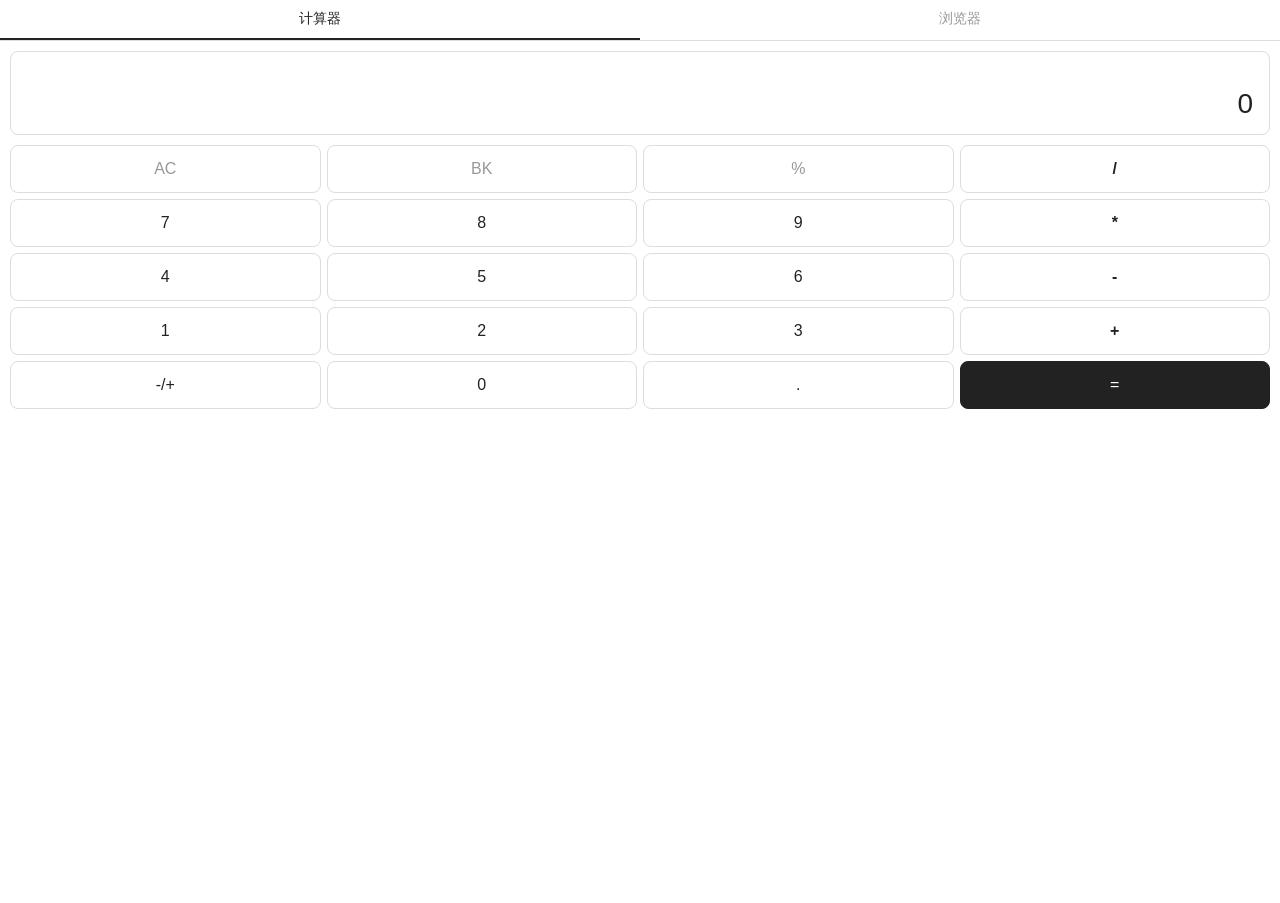
==== toolbox.html @ 71574862 "Initial commit: Operit Remote Toolkit 通过局域网远程连接 Android 上的 Operit AI 环境。  核心功能： - 聊天前端（SSE 流式响应、Mark" ====
<!DOCTYPE html>
<html>
<head>
<meta charset="utf-8">
<meta name="viewport" content="width=device-width,initial-scale=1.0,maximum-scale=5.0,user-scalable=yes">
<title>工具箱</title>
<style>
*{margin:0;padding:0;box-sizing:border-box}
html,body{height:100%;font-family:-apple-system,'Segoe UI',Arial,sans-serif;background:#fff;color:#222;font-size:14px;overflow:hidden}
.tabs{display:flex;background:#fff;border-bottom:1px solid #ddd;position:sticky;top:0;z-index:100}
.tab{flex:1;text-align:center;padding:10px 0;cursor:pointer;font-size:14px;font-weight:500;color:#999;border-bottom:2px solid transparent;transition:none}
.tab.active{color:#222;border-bottom-color:#222}
.panel{display:none;height:calc(100vh - 38px);flex-direction:column}
.panel.active{display:flex}
.browser-bar{display:flex;gap:6px;padding:8px 10px;background:#f8f8f8;border-bottom:1px solid #eee;align-items:center}
.browser-bar input{flex:1;height:34px;padding:0 10px;border:1px solid #ddd;border-radius:6px;font-size:14px;outline:none;background:#fff;color:#222;min-width:0}
.browser-bar input:focus{border-color:#222}
#go-btn{height:34px;padding:0 14px;background:#222;color:#fff;border:none;border-radius:6px;font-size:13px;cursor:pointer;white-space:nowrap;flex-shrink:0;display:flex;align-items:center}
#go-btn:active{opacity:0.8}
.menu-group{position:relative;flex-shrink:0;display:flex;align-items:center;height:34px}
.menu-btn{width:34px;height:34px;padding:0;background:#222;border:none;border-radius:6px;cursor:pointer;display:flex;align-items:center;justify-content:center}
.menu-btn:active{opacity:0.8}
.menu-btn svg{fill:#fff;width:18px;height:18px}
.menu-dropdown{position:absolute;top:100%;right:0;background:#fff;border:1px solid #ddd;border-radius:6px;box-shadow:0 4px 12px rgba(0,0,0,0.12);z-index:1000;min-width:160px;margin-top:4px;display:none}
.menu-dropdown.show{display:block}
.menu-dropdown .menu-item{display:flex;align-items:center;gap:10px;padding:10px 14px;cursor:pointer;font-size:13px;color:#222;border-bottom:1px solid #eee;white-space:nowrap}
.menu-dropdown .menu-item:last-child{border-bottom:none}
.menu-dropdown .menu-item:active{background:#f0f0f0}
.menu-dropdown .menu-item svg{fill:#555;width:16px;height:16px;flex-shrink:0}
.menu-dropdown .zoom-slider{padding:10px 14px;display:flex;align-items:center;gap:8px;border-bottom:1px solid #eee}
.menu-dropdown .zoom-slider input[type=range]{flex:1;height:4px;-webkit-appearance:none;appearance:none;background:#ddd;border-radius:2px;outline:none}
.menu-dropdown .zoom-slider input[type=range]::-webkit-slider-thumb{-webkit-appearance:none;width:16px;height:16px;border-radius:50%;background:#222;border:none;cursor:pointer}
.menu-dropdown .zoom-slider .zoom-val{font-size:12px;color:#666;min-width:36px;text-align:right;font-variant-numeric:tabular-nums}
.section-title{font-size:12px;font-weight:600;color:#999;margin:10px 10px 4px;text-transform:uppercase;letter-spacing:0.5px}
.quick-links{display:grid;grid-template-columns:repeat(4,1fr);gap:6px;padding:0 10px}
.quick-link{display:flex;flex-direction:column;align-items:center;gap:2px;padding:10px 4px;background:#fff;border:1px solid #eee;border-radius:8px;text-decoration:none;color:#555;font-size:11px;cursor:pointer}
.quick-link:active{background:#f5f5f5}
.quick-link .icon{font-size:18px;font-weight:700;color:#222}
.browser-frame{flex:1;overflow:hidden;position:relative;display:block;width:100%}
.browser-wrapper{width:100%;height:100%}
.browser-wrapper iframe{width:100%;height:100%;border:none;display:block}
.calc{display:flex;flex-direction:column;height:100%;padding:10px}
.calc-display{background:#fff;border:1px solid #ddd;border-radius:8px;padding:14px 16px;margin-bottom:10px;min-height:80px;display:flex;flex-direction:column;justify-content:flex-end;align-items:flex-end}
.calc-expr{font-size:13px;color:#999;min-height:18px;word-break:break-all;text-align:right;width:100%}
#calc-result{font-size:28px;font-weight:300;color:#222;margin-top:4px}
.calc-grid{display:grid;grid-template-columns:repeat(4,1fr);gap:6px;flex:1;align-content:start}
.calc-grid button{height:48px;border:none;border-radius:8px;font-size:16px;cursor:pointer;background:#fff;color:#222;border:1px solid #ddd}
.calc-grid button:active{background:#eee}
.calc-grid .fn{color:#999}
.calc-grid .op{color:#222;font-weight:700}
.calc-grid .eq{background:#222;color:#fff;border-color:#222}
.calc-grid .eq:active{opacity:0.85}
/* 全屏模式：隐藏所有非浏览器UI，让iframe填满全屏 */
.is-fullscreen body{overflow:hidden}
.is-fullscreen .tabs{display:none}
.is-fullscreen #panel-calc{display:none}
.is-fullscreen .section-title{display:none}
.is-fullscreen .quick-links{display:none}
.is-fullscreen .browser-frame{position:fixed;top:0;left:0;width:100vw;height:100vh;z-index:9999}
.is-fullscreen .browser-frame iframe{width:100vw;height:100vh;transform:none}
.is-fullscreen .browser-bar{position:fixed;top:0;left:0;right:0;z-index:10000}
.is-fullscreen #panel-browser{padding-top:50px;height:100vh}
.is-fullscreen .menu-dropdown{z-index:10001}
</style>
</head>
<body>

<div class="tabs">
  <div class="tab active" data-panel="calc">计算器</div>
  <div class="tab" data-panel="browser">浏览器</div>
</div>

<!-- 计算器面板 -->
<div class="panel active" id="panel-calc">
  <div class="calc">
    <div class="calc-display">
      <div class="calc-expr" id="calc-expr"></div>
      <div id="calc-result">0</div>
    </div>
    <div class="calc-grid">
      <button class="fn" data-action="clear">AC</button>
      <button class="fn" data-action="back">BK</button>
      <button class="fn" data-action="percent">%</button>
      <button class="op" data-action="divide">/</button>
      <button class="num" data-action="7">7</button>
      <button class="num" data-action="8">8</button>
      <button class="num" data-action="9">9</button>
      <button class="op" data-action="multiply">*</button>
      <button class="num" data-action="4">4</button>
      <button class="num" data-action="5">5</button>
      <button class="num" data-action="6">6</button>
      <button class="op" data-action="subtract">-</button>
      <button class="num" data-action="1">1</button>
      <button class="num" data-action="2">2</button>
      <button class="num" data-action="3">3</button>
      <button class="op" data-action="add">+</button>
      <button class="num" data-action="neg">-/+</button>
      <button class="num" data-action="0">0</button>
      <button class="num" data-action="dot">.</button>
      <button class="eq" data-action="equals">=</button>
    </div>
  </div>
</div>

<!-- 浏览器面板 -->
<div class="panel" id="panel-browser">
  <div class="browser">
    <div class="browser-bar">
      <input id="url-input" type="text" placeholder="输入网址，例如 https://www.baidu.com">
      <button id="go-btn">打开</button>
      <div class="menu-group">
        <button class="menu-btn" id="menu-btn" title="菜单">
          <svg viewBox="0 0 24 24"><circle cx="12" cy="5" r="2"/><circle cx="12" cy="12" r="2"/><circle cx="12" cy="19" r="2"/></svg>
        </button>
        <div class="menu-dropdown" id="menu-dropdown">
          <div class="menu-item" data-action="fullscreen">
            <svg viewBox="0 0 24 24"><path d="M7 14H5v5h5v-2H7v-3zm-2-4h2V7h3V5H5v5zm12 7h-3v2h5v-5h-2v3zM14 5v2h3v3h2V5h-5z"/></svg>
            全屏
          </div>
          <div class="menu-item" data-action="home">
            <svg viewBox="0 0 24 24"><path d="M10 20v-6h4v6h5v-8h3L12 3 2 12h3v8z"/></svg>
            返回首页
          </div>
          <div class="menu-item" data-action="refresh">
            <svg viewBox="0 0 24 24"><path d="M17.65 6.35C16.2 4.9 14.21 4 12 4c-4.42 0-7.99 3.58-7.99 8s3.57 8 7.99 8c3.73 0 6.84-2.55 7.73-6h-2.08c-.82 2.33-3.04 4-5.65 4-3.31 0-6-2.69-6-6s2.69-6 6-6c1.66 0 3.14.69 4.22 1.78L13 11h7V4l-2.35 2.35z"/></svg>
            刷新
          </div>
          <div class="zoom-slider">
            <span style="font-size:12px;color:#555">缩放</span>
            <input type="range" id="zoom-slider" min="30" max="200" value="100">
            <span class="zoom-val" id="zoom-val">100%</span>
          </div>
        </div>
      </div>
    </div>
    <div class="section-title">快捷</div>
    <div class="quick-links">
      <a class="quick-link" href="javascript:void 0" data-url="https://www.baidu.com"><span class="icon">B</span>百度</a>
      <a class="quick-link" href="javascript:void 0" data-url="https://www.bilibili.com"><span class="icon">B</span>B站</a>
      <a class="quick-link" href="javascript:void 0" data-url="https://www.zhihu.com"><span class="icon">Z</span>知乎</a>
      <a class="quick-link" href="javascript:void 0" data-url="https://www.google.com"><span class="icon">G</span>Google</a>
      <a class="quick-link" href="javascript:void 0" data-url="https://github.com"><span class="icon">G</span>GitHub</a>
      <a class="quick-link" href="javascript:void 0" data-url="https://www.wikipedia.org"><span class="icon">W</span>维基百科</a>
      <a class="quick-link" href="javascript:void 0" data-url="https://stackoverflow.com"><span class="icon">S</span>Stack</a>
      <a class="quick-link" href="javascript:void 0" data-url="https://www.runoob.com"><span class="icon">R</span>菜鸟教程</a>
    </div>
    <div class="browser-frame" id="browser-frame">
      <div class="browser-wrapper" id="browser-wrapper">
        <iframe id="browser-iframe" loading="lazy"></iframe>
      </div>
    </div>
  </div>
</div>

<script>
/* ===== 选项卡切换 ===== */
var tabs=document.querySelectorAll('.tab');
var panels={};
tabs.forEach(function(tab){
  var pid=tab.getAttribute('data-panel');
  panels[pid]=document.getElementById('panel-'+pid);
  tab.onclick=function(){
    tabs.forEach(function(t){t.classList.remove('active')});
    tab.classList.add('active');
    for(var k in panels){panels[k].classList.remove('active')}
    panels[pid].classList.add('active');
  };
});

/* ===== 菜单下拉控制 ===== */
var menuBtn=document.getElementById('menu-btn');
var menuDropdown=document.getElementById('menu-dropdown');
menuBtn.onclick=function(e){
  e.stopPropagation();
  menuDropdown.classList.toggle('show');
};
document.addEventListener('click',function(e){
  if(!menuDropdown.contains(e.target)&&e.target!==menuBtn){
    menuDropdown.classList.remove('show');
  }
});

/* ===== 浏览器 ===== */
var urlInput=document.getElementById('url-input');
var goBtn=document.getElementById('go-btn');
var browserIframe=document.getElementById('browser-iframe');

function navigateTo(url){
  if(!url||url.trim()==='')return;
  url=url.trim();
  if(!url.startsWith('http://')&&!url.startsWith('https://')){url='https://'+url}
  var ql=document.querySelector('.quick-links');
  var st=document.querySelector('.section-title');
  if(ql) ql.style.display='none';
  if(st) st.style.display='none';
  var frame=document.getElementById('browser-frame');
  if(frame) frame.style.flex='1';
  var host=window.location.hostname||'192.168.1.140';
  browserIframe.src='http://'+host+':8910/browse/'+encodeURIComponent(url);
  urlInput.value=url;
}

goBtn.onclick=function(){navigateTo(urlInput.value)};
urlInput.onkeydown=function(e){if(e.key==='Enter'){navigateTo(urlInput.value)}};

document.querySelectorAll('.quick-link').forEach(function(link){
  link.onclick=function(){navigateTo(link.getAttribute('data-url'))};
});

/* ===== 全屏：优先 Fullscreen API，检测进入/退出切换 is-fullscreen 类 ===== */
function onFSChange(){
  if(document.fullscreenElement||document.webkitFullscreenElement){
    document.documentElement.classList.add('is-fullscreen');
  }else{
    document.documentElement.classList.remove('is-fullscreen');
  }
}
document.addEventListener('fullscreenchange',onFSChange);
document.addEventListener('webkitfullscreenchange',onFSChange);

document.querySelector('.menu-item[data-action="fullscreen"]').onclick=function(){
  menuDropdown.classList.remove('show');
  var el=document.documentElement;
  if(el.requestFullscreen){
    el.requestFullscreen().catch(function(){});
  }else if(el.webkitRequestFullscreen){
    el.webkitRequestFullscreen();
  }else{
    var url=urlInput.value.trim()||'https://www.baidu.com';
    var fullUrl='toolbox.html?url='+encodeURIComponent(url);
    var win=window.open(fullUrl,'_blank');
    if(!win||win.closed||typeof win.closed=='undefined'){
      alert('请在新页面手动打开:\n'+location.href.split('?')[0]+'?url='+encodeURIComponent(url));
    }
  }
};
/* ===== 返回首页（菜单项） ===== */
document.querySelector('.menu-item[data-action="home"]').onclick=function(){
  navigateTo('https://www.baidu.com');
  menuDropdown.classList.remove('show');
};
/* ===== 刷新（菜单项） ===== */
document.querySelector('.menu-item[data-action="refresh"]').onclick=function(){
  var url=urlInput.value.trim();
  if(url){navigateTo(url)}
  menuDropdown.classList.remove('show');
};

/* ===== 缩放控制（滑块） ===== */
var zoomLevel=100;
var zoomSlider=document.getElementById('zoom-slider');
var zoomVal=document.getElementById('zoom-val');
zoomSlider.oninput=function(){
  zoomLevel=parseInt(this.value);
  zoomVal.textContent=zoomLevel+'%';
  applyZoom();
};
function applyZoom(){
  var iframe=document.getElementById('browser-iframe');
  if(!iframe)return;
  var frame=document.getElementById('browser-frame');
  if(!frame)return;
  var s=zoomLevel/100;
  if(s===1){iframe.style.width='';iframe.style.height='';return}
  var cw=frame.clientWidth;
  var ch=frame.clientHeight;
  if(cw===0||ch===0){setTimeout(applyZoom,200);return}
  iframe.style.width=Math.round(cw*s)+'px';
  iframe.style.height=Math.round(ch*s)+'px';
}
applyZoom();

/* ===== 计算器 ===== */
var calcResult=document.getElementById('calc-result');
var calcExpr=document.getElementById('calc-expr');
var calcState={a:'',b:'',op:'',result:'',clearNext:false};

function calcUpdateDisplay(){
  if(calcState.result!==''){calcResult.textContent=calcState.result
  }else if(calcState.b!==''){calcResult.textContent=calcState.b
  }else if(calcState.a!==''){calcResult.textContent=calcState.a
  }else{calcResult.textContent='0'}
}

function calcInput(action){
  if(action==='clear'){
    calcState={a:'',b:'',op:'',result:'',clearNext:false};
    calcExpr.textContent='';
    calcUpdateDisplay();
    return;
  }
  if(action==='back'){
    if(calcState.clearNext){return}
    if(calcState.result!==''){calcState.result='';calcUpdateDisplay();return}
    if(calcState.b!==''){calcState.b=calcState.b.slice(0,-1);calcUpdateDisplay();return}
    if(calcState.op!==''){calcState.op='';calcExpr.textContent=calcState.a;return}
    if(calcState.a!==''){calcState.a=calcState.a.slice(0,-1);calcUpdateDisplay();return}
    return;
  }
  if(action==='percent'){
    var num=parseFloat(calcState.b||calcState.a||'0');
    if(!isNaN(num)){var r=String(num/100);calcState.result=r;calcExpr.textContent=calcState.a+(calcState.op||'')+(calcState.b||'')+'%';calcUpdateDisplay()}
    return;
  }
  if(action==='neg'){
    if(calcState.clearNext){calcState.result='';calcState.clearNext=false}
    var target=calcState.b||calcState.a;
    if(target!==''&&target!=='0'){
      if(target.startsWith('-')){target=target.slice(1)}else{target='-'+target}
      if(calcState.b!==''){calcState.b=target}else{calcState.a=target}
      calcUpdateDisplay()
    }
    return;
  }
  if(['add','subtract','multiply','divide'].includes(action)){
    var opMap={add:'+',subtract:'-',multiply:'*',divide:'/'};
    var sym=opMap[action];
    if(calcState.result!==''){
      calcState.a=calcState.result;calcState.b='';calcState.op=sym;calcState.result='';calcState.clearNext=false;
      calcExpr.textContent=calcState.a+sym;
      calcUpdateDisplay();
      return;
    }
    if(calcState.op&&calcState.b!==''){
      var a=parseFloat(calcState.a),b=parseFloat(calcState.b);
      if(isNaN(a)||isNaN(b))return;
      var r;
      if(calcState.op==='+'){r=a+b}else if(calcState.op==='-'){r=a-b}else if(calcState.op==='*'){r=a*b}else if(calcState.op==='/'){r=b!==0?a/b:'Error'}
      calcState.a=r==='Error'?'0':String(r);calcState.b='';calcState.op=sym;calcState.clearNext=false;
      calcExpr.textContent=calcState.a+sym;
      calcUpdateDisplay();
      return;
    }
    if(calcState.op&&calcState.b===''){calcState.op=sym;calcExpr.textContent=calcState.a+sym;return}
    calcState.op=sym;calcState.a=calcResult.textContent;calcState.b='';calcState.clearNext=true;
    calcExpr.textContent=calcState.a+sym;
    calcUpdateDisplay();
    return;
  }
  if(action==='equals'){
    if(!calcState.op||calcState.a==='')return;
    if(calcState.clearNext)return;
    var a=parseFloat(calcState.a),b=parseFloat(calcState.b||calcState.a);
    if(isNaN(a)||isNaN(b))return;
    var r;
    if(calcState.op==='+'){r=a+b}else if(calcState.op==='-'){r=a-b}else if(calcState.op==='*'){r=a*b}else if(calcState.op==='/'){r=b!==0?a/b:'Error'}
    calcExpr.textContent=calcState.a+calcState.op+(calcState.b||calcState.a)+'=';
    calcState.result=r==='Error'?'Error':String(parseFloat(r.toFixed(10)));
    calcState.clearNext=true;
    calcUpdateDisplay();
    return;
  }
  if(action==='dot'){
    if(calcState.clearNext){calcState.result='';calcState.clearNext=false;calcState.a='0.';calcUpdateDisplay();return}
    var target=calcState.b!==''?'b':calcState.a!==''?'a':'a';
    if(target==='a'){if(calcState.a.includes('.'))return;calcState.a=calcState.a===''?'0.':calcState.a+'.';calcUpdateDisplay()}
    else if(calcState.b!==''){if(calcState.b.includes('.'))return;calcState.b=calcState.b===''?'0.':calcState.b+'.';calcUpdateDisplay()}
    return;
  }
  // digit
  if(calcState.clearNext){calcState.result='';calcState.clearNext=false;calcState.a='';calcState.b='';calcState.op=''}
  if(calcState.op===''||calcState.a===''){
    if(calcState.a===''&&action==='0'){calcState.a='0';calcUpdateDisplay();return}
    if(calcState.a==='0'){calcState.a=action;calcUpdateDisplay();return}
    calcState.a+=action;calcUpdateDisplay()
  }else{
    if(calcState.b==='0'){calcState.b=action;calcUpdateDisplay();return}
    calcState.b+=action;calcUpdateDisplay()
  }
}

document.querySelectorAll('.calc-grid button').forEach(function(btn){
  btn.onclick=function(){
    var action=this.getAttribute('data-action');
    calcInput(action);
  };
});

/* ===== URL参数检测：自动加载 ===== */
(function(){
  var match=window.location.search.match(/[?&]url=([^&]+)/);
  if(match){
    var url=decodeURIComponent(match[1]);
    if(url){
      var bt=document.querySelector('[data-panel="browser"]');
      if(bt) bt.click();
      setTimeout(function(){
        navigateTo(url);
        var ql=document.querySelector('.quick-links');
        var st=document.querySelector('.section-title');
        if(ql) ql.style.display='none';
        if(st) st.style.display='none';
        var tabs=document.querySelector('.tabs');
        if(tabs) tabs.style.display='none';
      }, 100);
    }
  }
})();

document.getElementById('url-input').focus();
</script>
</body>
</html>
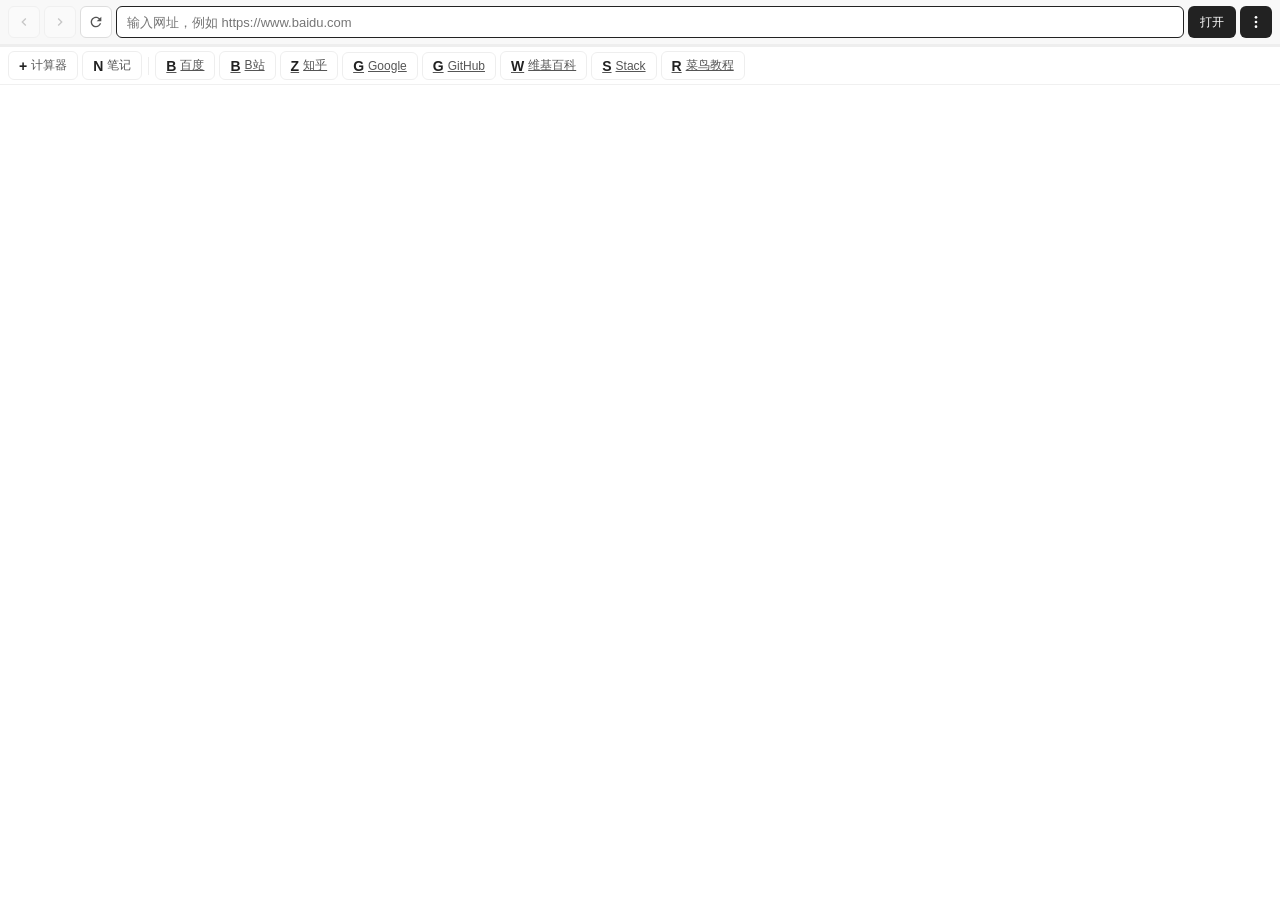
==== commit bd2e7754: "浏览器功能优化：前进后退/加载进度条/地址栏同步/跳转捕获增强/计算器笔记overlay" ====
--- a/toolbox.html
+++ b/toolbox.html
@@ -7,20 +7,21 @@
 <style>
 *{margin:0;padding:0;box-sizing:border-box}
 html,body{height:100%;font-family:-apple-system,'Segoe UI',Arial,sans-serif;background:#fff;color:#222;font-size:14px;overflow:hidden}
-.tabs{display:flex;background:#fff;border-bottom:1px solid #ddd;position:sticky;top:0;z-index:100}
-.tab{flex:1;text-align:center;padding:10px 0;cursor:pointer;font-size:14px;font-weight:500;color:#999;border-bottom:2px solid transparent;transition:none}
-.tab.active{color:#222;border-bottom-color:#222}
-.panel{display:none;height:calc(100vh - 38px);flex-direction:column}
-.panel.active{display:flex}
-.browser-bar{display:flex;gap:6px;padding:8px 10px;background:#f8f8f8;border-bottom:1px solid #eee;align-items:center}
-.browser-bar input{flex:1;height:34px;padding:0 10px;border:1px solid #ddd;border-radius:6px;font-size:14px;outline:none;background:#fff;color:#222;min-width:0}
+
+/* ===== 地址栏行 ===== */
+.browser-bar{display:flex;gap:4px;padding:6px 8px;background:#f8f8f8;border-bottom:1px solid #eee;align-items:center}
+.nav-btn{width:32px;height:32px;padding:0;border:1px solid #ddd;border-radius:6px;background:#fff;cursor:pointer;display:flex;align-items:center;justify-content:center;flex-shrink:0;color:#555;font-size:14px;font-weight:600;user-select:none}
+.nav-btn:active{background:#eee}
+.nav-btn:disabled{opacity:0.3;cursor:default}
+.nav-btn svg{fill:#555;width:16px;height:16px}
+.browser-bar input{flex:1;height:32px;padding:0 10px;border:1px solid #ddd;border-radius:6px;font-size:13px;outline:none;background:#fff;color:#222;min-width:0}
 .browser-bar input:focus{border-color:#222}
-#go-btn{height:34px;padding:0 14px;background:#222;color:#fff;border:none;border-radius:6px;font-size:13px;cursor:pointer;white-space:nowrap;flex-shrink:0;display:flex;align-items:center}
+#go-btn{height:32px;padding:0 12px;background:#222;color:#fff;border:none;border-radius:6px;font-size:12px;cursor:pointer;white-space:nowrap;flex-shrink:0;display:flex;align-items:center}
 #go-btn:active{opacity:0.8}
-.menu-group{position:relative;flex-shrink:0;display:flex;align-items:center;height:34px}
-.menu-btn{width:34px;height:34px;padding:0;background:#222;border:none;border-radius:6px;cursor:pointer;display:flex;align-items:center;justify-content:center}
+.menu-group{position:relative;flex-shrink:0;display:flex;align-items:center;height:32px}
+.menu-btn{width:32px;height:32px;padding:0;background:#222;border:none;border-radius:6px;cursor:pointer;display:flex;align-items:center;justify-content:center}
 .menu-btn:active{opacity:0.8}
-.menu-btn svg{fill:#fff;width:18px;height:18px}
+.menu-btn svg{fill:#fff;width:16px;height:16px}
 .menu-dropdown{position:absolute;top:100%;right:0;background:#fff;border:1px solid #ddd;border-radius:6px;box-shadow:0 4px 12px rgba(0,0,0,0.12);z-index:1000;min-width:160px;margin-top:4px;display:none}
 .menu-dropdown.show{display:block}
 .menu-dropdown .menu-item{display:flex;align-items:center;gap:10px;padding:10px 14px;cursor:pointer;font-size:13px;color:#222;border-bottom:1px solid #eee;white-space:nowrap}
@@ -31,48 +32,152 @@
 .menu-dropdown .zoom-slider input[type=range]{flex:1;height:4px;-webkit-appearance:none;appearance:none;background:#ddd;border-radius:2px;outline:none}
 .menu-dropdown .zoom-slider input[type=range]::-webkit-slider-thumb{-webkit-appearance:none;width:16px;height:16px;border-radius:50%;background:#222;border:none;cursor:pointer}
 .menu-dropdown .zoom-slider .zoom-val{font-size:12px;color:#666;min-width:36px;text-align:right;font-variant-numeric:tabular-nums}
-.section-title{font-size:12px;font-weight:600;color:#999;margin:10px 10px 4px;text-transform:uppercase;letter-spacing:0.5px}
-.quick-links{display:grid;grid-template-columns:repeat(4,1fr);gap:6px;padding:0 10px}
-.quick-link{display:flex;flex-direction:column;align-items:center;gap:2px;padding:10px 4px;background:#fff;border:1px solid #eee;border-radius:8px;text-decoration:none;color:#555;font-size:11px;cursor:pointer}
+
+/* ===== 加载进度条 ===== */
+.loading-bar-wrap{height:2px;background:#eee;overflow:hidden;position:relative}
+.loading-bar{height:100%;width:0%;background:#222;transition:width .3s ease;position:absolute;left:0;top:0}
+.loading-bar.active{width:60%}
+.loading-bar.done{width:100%;transition:width .15s ease}
+
+/* ===== 工具按钮行 ===== */
+.toolbar-row{display:flex;align-items:center;gap:4px;padding:4px 8px;border-bottom:1px solid #f0f0f0;flex-wrap:wrap}
+.tool-btn{display:flex;align-items:center;gap:4px;padding:5px 10px;border:1px solid #eee;border-radius:6px;background:#fff;cursor:pointer;font-size:12px;color:#555;white-space:nowrap}
+.tool-btn:active{background:#f5f5f5}
+.tool-btn .icon{font-size:14px;font-weight:600;color:#222}
+.tool-divider{width:1px;height:18px;background:#eee;margin:0 2px;flex-shrink:0}
+
+/* ===== 快捷链接 ===== */
+.section-title{font-size:11px;font-weight:600;color:#999;margin:6px 10px 3px;text-transform:uppercase;letter-spacing:0.5px}
+.quick-links{display:grid;grid-template-columns:repeat(4,1fr);gap:4px;padding:0 8px 4px}
+.quick-link{display:flex;flex-direction:column;align-items:center;gap:2px;padding:6px 2px;background:#fff;border:1px solid #eee;border-radius:6px;text-decoration:none;color:#555;font-size:10px;cursor:pointer}
 .quick-link:active{background:#f5f5f5}
-.quick-link .icon{font-size:18px;font-weight:700;color:#222}
+.quick-link .icon{font-size:14px;font-weight:700;color:#222}
+
+/* ===== iframe ===== */
 .browser-frame{flex:1;overflow:hidden;position:relative;display:block;width:100%}
 .browser-wrapper{width:100%;height:100%}
 .browser-wrapper iframe{width:100%;height:100%;border:none;display:block}
-.calc{display:flex;flex-direction:column;height:100%;padding:10px}
-.calc-display{background:#fff;border:1px solid #ddd;border-radius:8px;padding:14px 16px;margin-bottom:10px;min-height:80px;display:flex;flex-direction:column;justify-content:flex-end;align-items:flex-end}
-.calc-expr{font-size:13px;color:#999;min-height:18px;word-break:break-all;text-align:right;width:100%}
-#calc-result{font-size:28px;font-weight:300;color:#222;margin-top:4px}
-.calc-grid{display:grid;grid-template-columns:repeat(4,1fr);gap:6px;flex:1;align-content:start}
-.calc-grid button{height:48px;border:none;border-radius:8px;font-size:16px;cursor:pointer;background:#fff;color:#222;border:1px solid #ddd}
+
+/* ===== Overlay 面板 ===== */
+.overlay-mask{display:none;position:fixed;top:0;left:0;width:100vw;height:100vh;background:rgba(0,0,0,0.3);z-index:2000;justify-content:center;align-items:flex-start;padding-top:30px}
+.overlay-mask.show{display:flex}
+.overlay-panel{background:#fff;border-radius:12px;width:92%;max-width:420px;max-height:80vh;overflow:auto;box-shadow:0 8px 30px rgba(0,0,0,0.15);padding:16px}
+.overlay-header{display:flex;justify-content:space-between;align-items:center;margin-bottom:12px;padding-bottom:10px;border-bottom:1px solid #eee}
+.overlay-title{font-size:16px;font-weight:600;color:#222}
+.overlay-close{width:28px;height:28px;border:none;background:#f0f0f0;border-radius:50%;cursor:pointer;font-size:16px;display:flex;align-items:center;justify-content:center;color:#555}
+.overlay-close:active{background:#ddd}
+
+/* ===== 计算器 (overlay内) ===== */
+.calc-display{background:#fff;border:1px solid #ddd;border-radius:8px;padding:10px 14px;margin-bottom:10px;min-height:64px;display:flex;flex-direction:column;justify-content:flex-end;align-items:flex-end}
+.calc-expr{font-size:12px;color:#999;min-height:16px;word-break:break-all;text-align:right;width:100%}
+#calc-result{font-size:26px;font-weight:300;color:#222;margin-top:4px}
+.calc-grid{display:grid;grid-template-columns:repeat(4,1fr);gap:5px}
+.calc-grid button{height:44px;border:none;border-radius:6px;font-size:15px;cursor:pointer;background:#fff;color:#222;border:1px solid #ddd}
 .calc-grid button:active{background:#eee}
 .calc-grid .fn{color:#999}
 .calc-grid .op{color:#222;font-weight:700}
 .calc-grid .eq{background:#222;color:#fff;border-color:#222}
 .calc-grid .eq:active{opacity:0.85}
-/* 全屏模式：隐藏所有非浏览器UI，让iframe填满全屏 */
-.is-fullscreen body{overflow:hidden}
-.is-fullscreen .tabs{display:none}
-.is-fullscreen #panel-calc{display:none}
+
+/* ===== 笔记 (overlay内) ===== */
+#note-textarea{width:100%;height:180px;border:1px solid #ddd;border-radius:8px;padding:10px;font-size:13px;font-family:inherit;resize:vertical;outline:none;color:#222}
+#note-textarea:focus{border-color:#222}
+.note-actions{display:flex;gap:6px;margin-top:8px}
+.note-actions button{padding:7px 14px;border-radius:6px;border:1px solid #ddd;font-size:12px;cursor:pointer;background:#fff;color:#222}
+.note-actions button:active{background:#eee}
+.note-actions .primary{background:#222;color:#fff;border-color:#222}
+
+/* ===== 全屏覆写：隐藏所有非浏览器UI，iframe填满全屏 ===== */
+.is-fullscreen .browser-bar{position:fixed;top:0;left:0;right:0;z-index:10000}
+.is-fullscreen .loading-bar-wrap{position:fixed;top:38px;left:0;right:0;z-index:10000}
+.is-fullscreen .toolbar-row{display:none}
 .is-fullscreen .section-title{display:none}
 .is-fullscreen .quick-links{display:none}
-.is-fullscreen .browser-frame{position:fixed;top:0;left:0;width:100vw;height:100vh;z-index:9999}
-.is-fullscreen .browser-frame iframe{width:100vw;height:100vh;transform:none}
-.is-fullscreen .browser-bar{position:fixed;top:0;left:0;right:0;z-index:10000}
-.is-fullscreen #panel-browser{padding-top:50px;height:100vh}
+.is-fullscreen .browser-frame{position:fixed;top:40px;left:0;width:100vw;height:calc(100vh - 40px);z-index:9999}
+.is-fullscreen .browser-frame iframe{width:100vw;height:calc(100vh - 40px);transform:none}
 .is-fullscreen .menu-dropdown{z-index:10001}
+
+/* ===== 面板容器 ===== */
+#panel-browser{display:flex;flex-direction:column;height:100vh}
 </style>
 </head>
 <body>
 
-<div class="tabs">
-  <div class="tab active" data-panel="calc">计算器</div>
-  <div class="tab" data-panel="browser">浏览器</div>
+<div id="panel-browser">
+  <!-- 地址栏行 -->
+  <div class="browser-bar">
+    <button class="nav-btn" id="btn-back" disabled title="后退">
+      <svg viewBox="0 0 24 24"><path d="M15.41 7.41L14 6l-6 6 6 6 1.41-1.41L10.83 12z"/></svg>
+    </button>
+    <button class="nav-btn" id="btn-forward" disabled title="前进">
+      <svg viewBox="0 0 24 24"><path d="M8.59 16.59L10 18l6-6-6-6-1.41 1.41L13.17 12z"/></svg>
+    </button>
+    <button class="nav-btn" id="btn-refresh" title="刷新">
+      <svg viewBox="0 0 24 24"><path d="M17.65 6.35C16.2 4.9 14.21 4 12 4c-4.42 0-7.99 3.58-7.99 8s3.57 8 7.99 8c3.73 0 6.84-2.55 7.73-6h-2.08c-.82 2.33-3.04 4-5.65 4-3.31 0-6-2.69-6-6s2.69-6 6-6c1.66 0 3.14.69 4.22 1.78L13 11h7V4l-2.35 2.35z"/></svg>
+    </button>
+    <input id="url-input" type="text" placeholder="输入网址，例如 https://www.baidu.com">
+    <button id="go-btn">打开</button>
+    <div class="menu-group">
+      <button class="menu-btn" id="menu-btn" title="菜单">
+        <svg viewBox="0 0 24 24"><circle cx="12" cy="5" r="2"/><circle cx="12" cy="12" r="2"/><circle cx="12" cy="19" r="2"/></svg>
+      </button>
+      <div class="menu-dropdown" id="menu-dropdown">
+        <div class="menu-item" data-action="fullscreen">
+          <svg viewBox="0 0 24 24"><path d="M7 14H5v5h5v-2H7v-3zm-2-4h2V7h3V5H5v5zm12 7h-3v2h5v-5h-2v3zM14 5v2h3v3h2V5h-5z"/></svg>
+          全屏
+        </div>
+        <div class="menu-item" data-action="home">
+          <svg viewBox="0 0 24 24"><path d="M10 20v-6h4v6h5v-8h3L12 3 2 12h3v8z"/></svg>
+          返回首页
+        </div>
+        <div class="menu-item" data-action="refresh">
+          <svg viewBox="0 0 24 24"><path d="M17.65 6.35C16.2 4.9 14.21 4 12 4c-4.42 0-7.99 3.58-7.99 8s3.57 8 7.99 8c3.73 0 6.84-2.55 7.73-6h-2.08c-.82 2.33-3.04 4-5.65 4-3.31 0-6-2.69-6-6s2.69-6 6-6c1.66 0 3.14.69 4.22 1.78L13 11h7V4l-2.35 2.35z"/></svg>
+          刷新
+        </div>
+        <div class="zoom-slider">
+          <span style="font-size:12px;color:#555">缩放</span>
+          <input type="range" id="zoom-slider" min="30" max="200" value="100">
+          <span class="zoom-val" id="zoom-val">100%</span>
+        </div>
+      </div>
+    </div>
+  </div>
+
+  <!-- 加载进度条 -->
+  <div class="loading-bar-wrap">
+    <div class="loading-bar" id="loading-bar"></div>
+  </div>
+
+  <!-- 工具按钮行 + 快捷链接 -->
+  <div class="toolbar-row">
+    <button class="tool-btn" id="tool-calc"><span class="icon">+</span>计算器</button>
+    <button class="tool-btn" id="tool-note"><span class="icon">N</span>笔记</button>
+    <div class="tool-divider"></div>
+    <a class="tool-btn" href="javascript:void 0" data-url="https://www.baidu.com"><span class="icon">B</span>百度</a>
+    <a class="tool-btn" href="javascript:void 0" data-url="https://www.bilibili.com"><span class="icon">B</span>B站</a>
+    <a class="tool-btn" href="javascript:void 0" data-url="https://www.zhihu.com"><span class="icon">Z</span>知乎</a>
+    <a class="tool-btn" href="javascript:void 0" data-url="https://www.google.com"><span class="icon">G</span>Google</a>
+    <a class="tool-btn" href="javascript:void 0" data-url="https://github.com"><span class="icon">G</span>GitHub</a>
+    <a class="tool-btn" href="javascript:void 0" data-url="https://www.wikipedia.org"><span class="icon">W</span>维基百科</a>
+    <a class="tool-btn" href="javascript:void 0" data-url="https://stackoverflow.com"><span class="icon">S</span>Stack</a>
+    <a class="tool-btn" href="javascript:void 0" data-url="https://www.runoob.com"><span class="icon">R</span>菜鸟教程</a>
+  </div>
+
+  <!-- iframe 区域 -->
+  <div class="browser-frame" id="browser-frame">
+    <div class="browser-wrapper" id="browser-wrapper">
+      <iframe id="browser-iframe" loading="lazy"></iframe>
+    </div>
+  </div>
 </div>
 
-<!-- 计算器面板 -->
-<div class="panel active" id="panel-calc">
-  <div class="calc">
+<!-- 计算器 Overlay -->
+<div class="overlay-mask" id="calc-overlay">
+  <div class="overlay-panel">
+    <div class="overlay-header">
+      <div class="overlay-title">计算器</div>
+      <button class="overlay-close" id="calc-close">✕</button>
+    </div>
     <div class="calc-display">
       <div class="calc-expr" id="calc-expr"></div>
       <div id="calc-result">0</div>
@@ -102,71 +207,22 @@
   </div>
 </div>
 
-<!-- 浏览器面板 -->
-<div class="panel" id="panel-browser">
-  <div class="browser">
-    <div class="browser-bar">
-      <input id="url-input" type="text" placeholder="输入网址，例如 https://www.baidu.com">
-      <button id="go-btn">打开</button>
-      <div class="menu-group">
-        <button class="menu-btn" id="menu-btn" title="菜单">
-          <svg viewBox="0 0 24 24"><circle cx="12" cy="5" r="2"/><circle cx="12" cy="12" r="2"/><circle cx="12" cy="19" r="2"/></svg>
-        </button>
-        <div class="menu-dropdown" id="menu-dropdown">
-          <div class="menu-item" data-action="fullscreen">
-            <svg viewBox="0 0 24 24"><path d="M7 14H5v5h5v-2H7v-3zm-2-4h2V7h3V5H5v5zm12 7h-3v2h5v-5h-2v3zM14 5v2h3v3h2V5h-5z"/></svg>
-            全屏
-          </div>
-          <div class="menu-item" data-action="home">
-            <svg viewBox="0 0 24 24"><path d="M10 20v-6h4v6h5v-8h3L12 3 2 12h3v8z"/></svg>
-            返回首页
-          </div>
-          <div class="menu-item" data-action="refresh">
-            <svg viewBox="0 0 24 24"><path d="M17.65 6.35C16.2 4.9 14.21 4 12 4c-4.42 0-7.99 3.58-7.99 8s3.57 8 7.99 8c3.73 0 6.84-2.55 7.73-6h-2.08c-.82 2.33-3.04 4-5.65 4-3.31 0-6-2.69-6-6s2.69-6 6-6c1.66 0 3.14.69 4.22 1.78L13 11h7V4l-2.35 2.35z"/></svg>
-            刷新
-          </div>
-          <div class="zoom-slider">
-            <span style="font-size:12px;color:#555">缩放</span>
-            <input type="range" id="zoom-slider" min="30" max="200" value="100">
-            <span class="zoom-val" id="zoom-val">100%</span>
-          </div>
-        </div>
-      </div>
-    </div>
-    <div class="section-title">快捷</div>
-    <div class="quick-links">
-      <a class="quick-link" href="javascript:void 0" data-url="https://www.baidu.com"><span class="icon">B</span>百度</a>
-      <a class="quick-link" href="javascript:void 0" data-url="https://www.bilibili.com"><span class="icon">B</span>B站</a>
-      <a class="quick-link" href="javascript:void 0" data-url="https://www.zhihu.com"><span class="icon">Z</span>知乎</a>
-      <a class="quick-link" href="javascript:void 0" data-url="https://www.google.com"><span class="icon">G</span>Google</a>
-      <a class="quick-link" href="javascript:void 0" data-url="https://github.com"><span class="icon">G</span>GitHub</a>
-      <a class="quick-link" href="javascript:void 0" data-url="https://www.wikipedia.org"><span class="icon">W</span>维基百科</a>
-      <a class="quick-link" href="javascript:void 0" data-url="https://stackoverflow.com"><span class="icon">S</span>Stack</a>
-      <a class="quick-link" href="javascript:void 0" data-url="https://www.runoob.com"><span class="icon">R</span>菜鸟教程</a>
-    </div>
-    <div class="browser-frame" id="browser-frame">
-      <div class="browser-wrapper" id="browser-wrapper">
-        <iframe id="browser-iframe" loading="lazy"></iframe>
-      </div>
+<!-- 笔记 Overlay -->
+<div class="overlay-mask" id="note-overlay">
+  <div class="overlay-panel">
+    <div class="overlay-header">
+      <div class="overlay-title">记事本</div>
+      <button class="overlay-close" id="note-close">✕</button>
+    </div>
+    <textarea id="note-textarea" placeholder="写下你的笔记..."></textarea>
+    <div class="note-actions">
+      <button id="note-save" class="primary">保存</button>
+      <button id="note-clear">清空</button>
     </div>
   </div>
 </div>
 
 <script>
-/* ===== 选项卡切换 ===== */
-var tabs=document.querySelectorAll('.tab');
-var panels={};
-tabs.forEach(function(tab){
-  var pid=tab.getAttribute('data-panel');
-  panels[pid]=document.getElementById('panel-'+pid);
-  tab.onclick=function(){
-    tabs.forEach(function(t){t.classList.remove('active')});
-    tab.classList.add('active');
-    for(var k in panels){panels[k].classList.remove('active')}
-    panels[pid].classList.add('active');
-  };
-});
-
 /* ===== 菜单下拉控制 ===== */
 var menuBtn=document.getElementById('menu-btn');
 var menuDropdown=document.getElementById('menu-dropdown');
@@ -180,34 +236,120 @@
   }
 });
 
-/* ===== 浏览器 ===== */
+/* ===== 浏览器核心 ===== */
 var urlInput=document.getElementById('url-input');
 var goBtn=document.getElementById('go-btn');
 var browserIframe=document.getElementById('browser-iframe');
+var loadingBar=document.getElementById('loading-bar');
+var btnBack=document.getElementById('btn-back');
+var btnForward=document.getElementById('btn-forward');
+var btnRefresh=document.getElementById('btn-refresh');
+
+// 历史栈：用于外部前进/后退
+var _navStack={pages:[],index:-1};
+var _navStackDirty=false;
+
+function showLoading(active){
+  loadingBar.classList.remove('done');
+  if(active){ loadingBar.classList.add('active') }
+  else{ loadingBar.classList.remove('active'); loadingBar.classList.add('done') }
+}
 
 function navigateTo(url){
   if(!url||url.trim()==='')return;
   url=url.trim();
   if(!url.startsWith('http://')&&!url.startsWith('https://')){url='https://'+url}
-  var ql=document.querySelector('.quick-links');
-  var st=document.querySelector('.section-title');
-  if(ql) ql.style.display='none';
-  if(st) st.style.display='none';
-  var frame=document.getElementById('browser-frame');
-  if(frame) frame.style.flex='1';
+  var host=window.location.hostname||'192.168.1.140';
+  var proxyUrl='http://'+host+':8910/browse/'+encodeURIComponent(url);
+  urlInput.value=url;
+  showLoading(true);
+  browserIframe.src=proxyUrl;
+  // 压入导航历史（去重）
+  var last=_navStack.pages[_navStack.index];
+  if(last!==url){
+    // 如果当前不在栈顶，截断后面的
+    if(_navStack.index < _navStack.pages.length-1){
+      _navStack.pages=_navStack.pages.slice(0,_navStack.index+1);
+    }
+    _navStack.pages.push(url);
+    _navStack.index=_navStack.pages.length-1;
+    _navStackDirty=true;
+  }
+  updateNavButtons();
+}
+
+function updateNavButtons(){
+  btnBack.disabled=_navStack.index<=0;
+  btnForward.disabled=_navStack.index>=_navStack.pages.length-1;
+}
+
+// 前进/后退
+btnBack.onclick=function(){
+  if(_navStack.index<=0)return;
+  _navStack.index--;
+  var url=_navStack.pages[_navStack.index];
+  urlInput.value=url;
+  showLoading(true);
   var host=window.location.hostname||'192.168.1.140';
   browserIframe.src='http://'+host+':8910/browse/'+encodeURIComponent(url);
+  updateNavButtons();
+};
+btnForward.onclick=function(){
+  if(_navStack.index>=_navStack.pages.length-1)return;
+  _navStack.index++;
+  var url=_navStack.pages[_navStack.index];
   urlInput.value=url;
-}
+  showLoading(true);
+  var host=window.location.hostname||'192.168.1.140';
+  browserIframe.src='http://'+host+':8910/browse/'+encodeURIComponent(url);
+  updateNavButtons();
+};
+btnRefresh.onclick=function(){
+  var url=urlInput.value.trim();
+  if(url){ navigateTo(url) }
+};
 
 goBtn.onclick=function(){navigateTo(urlInput.value)};
 urlInput.onkeydown=function(e){if(e.key==='Enter'){navigateTo(urlInput.value)}};
 
-document.querySelectorAll('.quick-link').forEach(function(link){
-  link.onclick=function(){navigateTo(link.getAttribute('data-url'))};
+// 快捷链接/工具按钮点击导航
+document.querySelectorAll('.tool-btn[data-url]').forEach(function(btn){
+  btn.onclick=function(){navigateTo(btn.getAttribute('data-url'))};
 });
 
-/* ===== 全屏：优先 Fullscreen API，检测进入/退出切换 is-fullscreen 类 ===== */
+// iframe 加载完成 → 隐藏进度条
+browserIframe.onload=function(){
+  showLoading(false);
+};
+
+// 监听 postMessage（iframe 通知 URL 变更）
+window.addEventListener('message',function(e){
+  if(e.data && e.data.type==='url-change' && e.data.url){
+    // 提取原始 URL（去掉代理前缀）
+    var rawUrl=e.data.url;
+    var host=window.location.hostname||'192.168.1.140';
+    var prefix='http://'+host+':8910/browse/';
+    if(rawUrl.startsWith(prefix)){
+      rawUrl=decodeURIComponent(rawUrl.substring(prefix.length));
+    }
+    if(rawUrl!==urlInput.value){
+      urlInput.value=rawUrl;
+      // 同步压入历史
+      var last=_navStack.pages[_navStack.index];
+      if(last!==rawUrl){
+        if(_navStack.index < _navStack.pages.length-1){
+          _navStack.pages=_navStack.pages.slice(0,_navStack.index+1);
+        }
+        _navStack.pages.push(rawUrl);
+        _navStack.index=_navStack.pages.length-1;
+        _navStackDirty=true;
+        updateNavButtons();
+      }
+    }
+  }
+});
+
+/* ===== 全屏 ===== */
 function onFSChange(){
   if(document.fullscreenElement||document.webkitFullscreenElement){
     document.documentElement.classList.add('is-fullscreen');
@@ -234,19 +376,17 @@
     }
   }
 };
-/* ===== 返回首页（菜单项） ===== */
 document.querySelector('.menu-item[data-action="home"]').onclick=function(){
   navigateTo('https://www.baidu.com');
   menuDropdown.classList.remove('show');
 };
-/* ===== 刷新（菜单项） ===== */
 document.querySelector('.menu-item[data-action="refresh"]').onclick=function(){
   var url=urlInput.value.trim();
   if(url){navigateTo(url)}
   menuDropdown.classList.remove('show');
 };
 
-/* ===== 缩放控制（滑块） ===== */
+/* ===== 缩放 ===== */
 var zoomLevel=100;
 var zoomSlider=document.getElementById('zoom-slider');
 var zoomVal=document.getElementById('zoom-val');
@@ -256,17 +396,15 @@
   applyZoom();
 };
 function applyZoom(){
-  var iframe=document.getElementById('browser-iframe');
-  if(!iframe)return;
   var frame=document.getElementById('browser-frame');
   if(!frame)return;
   var s=zoomLevel/100;
-  if(s===1){iframe.style.width='';iframe.style.height='';return}
+  if(s===1){browserIframe.style.width='';browserIframe.style.height='';return}
   var cw=frame.clientWidth;
   var ch=frame.clientHeight;
   if(cw===0||ch===0){setTimeout(applyZoom,200);return}
-  iframe.style.width=Math.round(cw*s)+'px';
-  iframe.style.height=Math.round(ch*s)+'px';
+  browserIframe.style.width=Math.round(cw*s)+'px';
+  browserIframe.style.height=Math.round(ch*s)+'px';
 }
 applyZoom();
 
@@ -369,11 +507,51 @@
   }
 }
 
-document.querySelectorAll('.calc-grid button').forEach(function(btn){
+document.querySelectorAll('#calc-overlay .calc-grid button').forEach(function(btn){
   btn.onclick=function(){
     var action=this.getAttribute('data-action');
     calcInput(action);
   };
+});
+
+/* ===== 计算器 Overlay 控制 ===== */
+document.getElementById('tool-calc').onclick=function(){
+  document.getElementById('calc-overlay').classList.add('show');
+};
+document.getElementById('calc-close').onclick=function(){
+  document.getElementById('calc-overlay').classList.remove('show');
+};
+
+/* ===== 笔记 Overlay 控制 ===== */
+document.getElementById('tool-note').onclick=function(){
+  document.getElementById('note-overlay').classList.add('show');
+};
+document.getElementById('note-close').onclick=function(){
+  document.getElementById('note-overlay').classList.remove('show');
+};
+// 笔记：保存到 localStorage，清空
+document.getElementById('note-save').onclick=function(){
+  var val=document.getElementById('note-textarea').value;
+  localStorage.setItem('toolbox_note',val);
+  document.getElementById('note-overlay').classList.remove('show');
+};
+document.getElementById('note-clear').onclick=function(){
+  if(confirm('确定清空笔记？')){
+    document.getElementById('note-textarea').value='';
+    localStorage.setItem('toolbox_note','');
+  }
+};
+// 加载已保存的笔记
+(function(){
+  var saved=localStorage.getItem('toolbox_note');
+  if(saved) document.getElementById('note-textarea').value=saved;
+})();
+
+// 点击 mask 关闭 overlay
+document.querySelectorAll('.overlay-mask').forEach(function(mask){
+  mask.onclick=function(e){
+    if(e.target===mask){mask.classList.remove('show')}
+  }
 });
 
 /* ===== URL参数检测：自动加载 ===== */
@@ -382,22 +560,12 @@
   if(match){
     var url=decodeURIComponent(match[1]);
     if(url){
-      var bt=document.querySelector('[data-panel="browser"]');
-      if(bt) bt.click();
-      setTimeout(function(){
-        navigateTo(url);
-        var ql=document.querySelector('.quick-links');
-        var st=document.querySelector('.section-title');
-        if(ql) ql.style.display='none';
-        if(st) st.style.display='none';
-        var tabs=document.querySelector('.tabs');
-        if(tabs) tabs.style.display='none';
-      }, 100);
+      setTimeout(function(){navigateTo(url)},100);
     }
   }
 })();
 
-document.getElementById('url-input').focus();
+urlInput.focus();
 </script>
 </body>
 </html>
